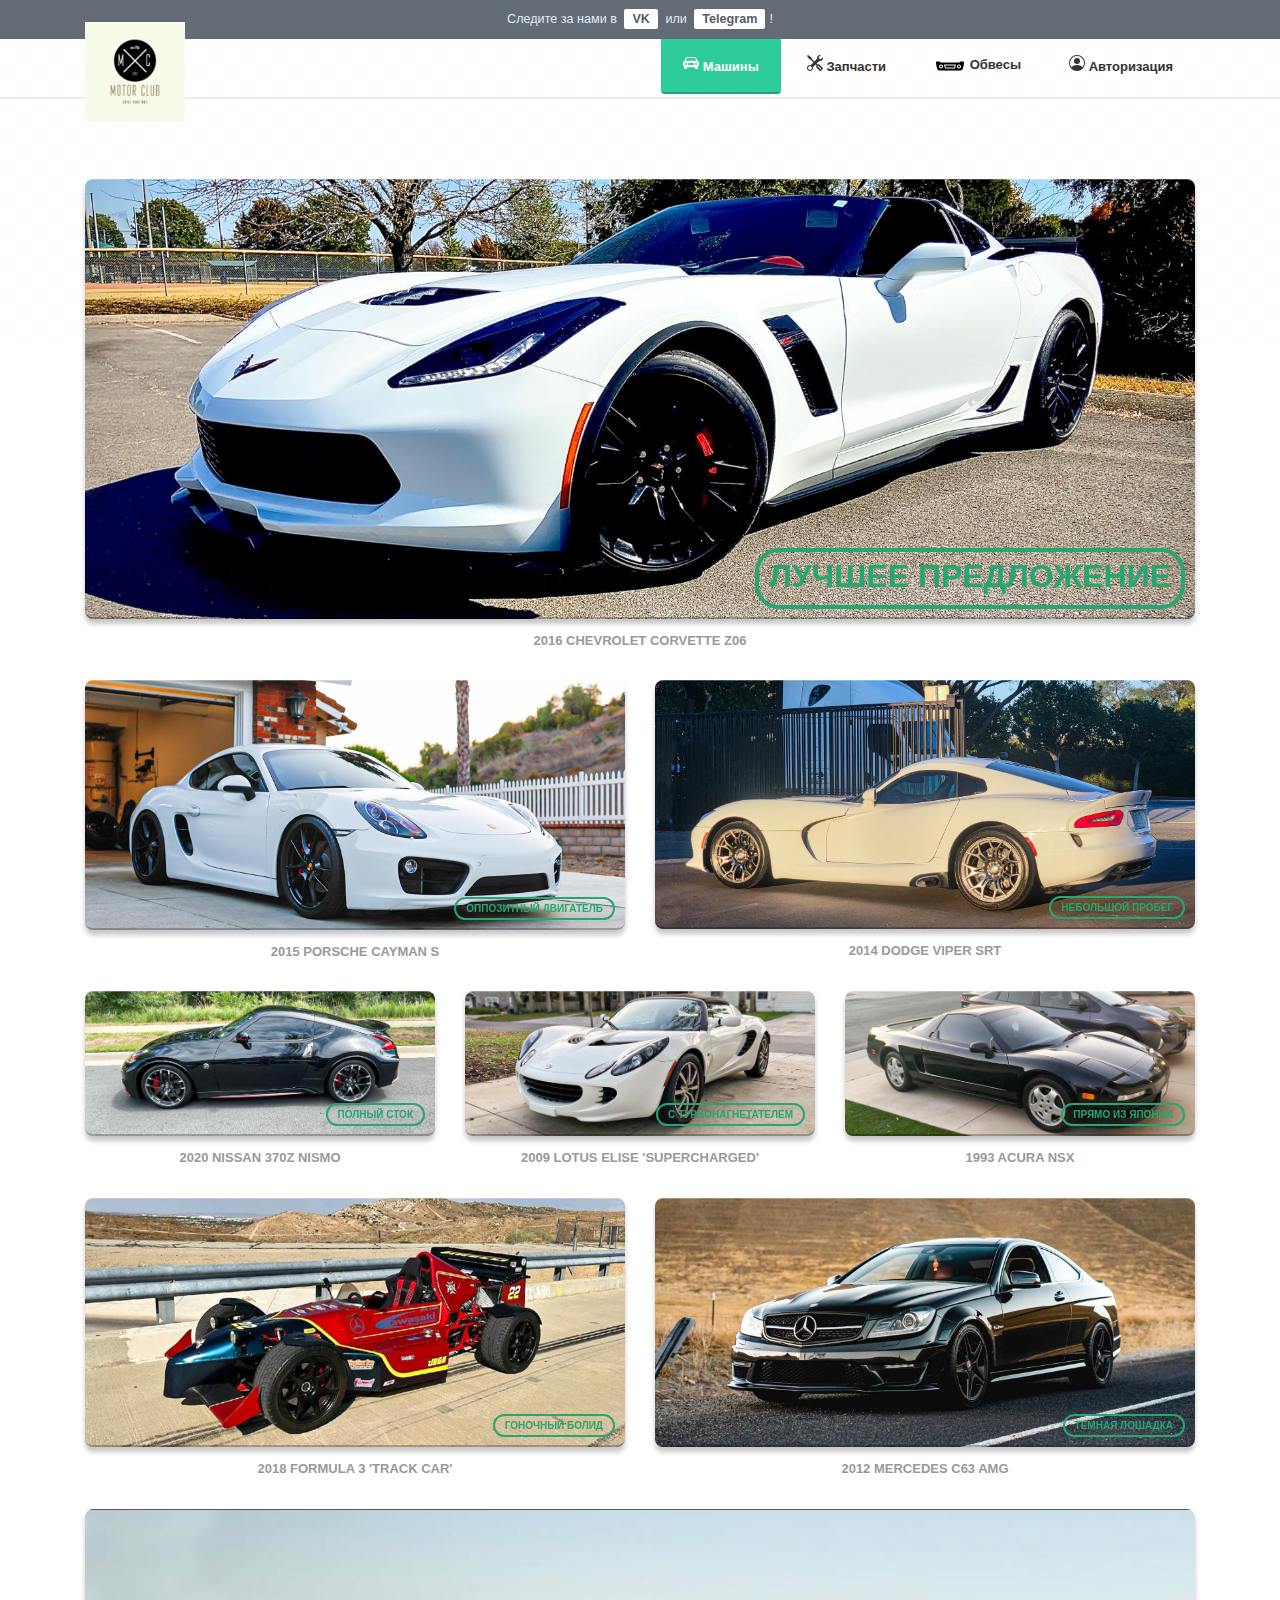
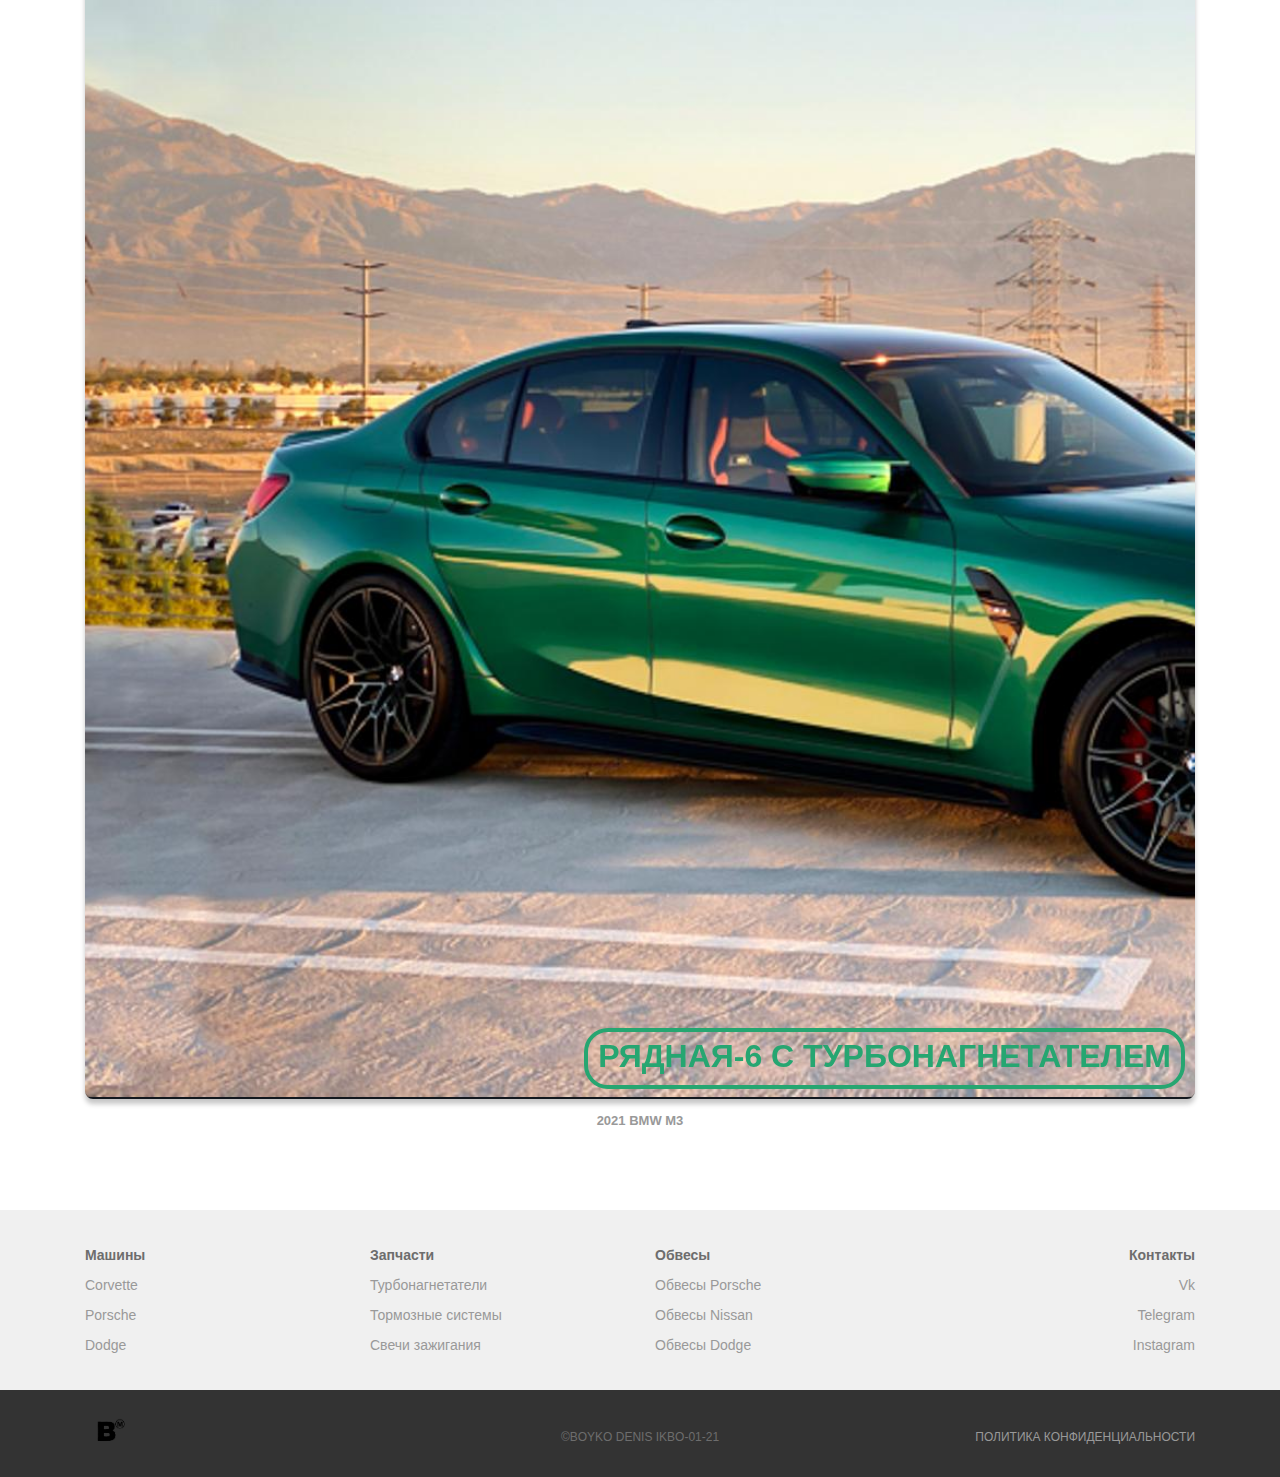
==== index.html @ b94986b9 "Initial commit" ====
<!DOCTYPE html>
<html lang='en-gb' dir='ltr'>

<head>

  <meta charset='utf-8'>
  <meta name='viewport' content='width=device-width, initial-scale=1'>
  <meta name='theme-color' content='#2ECC8A'>

  <title>Boyko &bull; Motors</title>

  <link rel="stylesheet" href="css/bootstrap.css">
  <link rel="stylesheet" href="css/bootstrap-grid.css">
  <link rel="stylesheet" href="css/bootstrap-reboot.css">
  <link rel="stylesheet" href="css/main.css">
  <link rel="stylesheet" href="css/lity.css">
  <link rel="stylesheet" href="css/animate.css">
  <link rel='shortcut icon' type='images/jpeg' href='images/icon.jpeg'>


</head>

<body>

<div class="message"><p>Следите за нами в <a href="https://vk.com/ipeace_deathi">VK</a> или <a href="https://web.telegram.org/lPeace_Deathl">Telegram</a>!</p></div>

<div class='top-bar noselect'>

  <div class='container'>

    <div class='float-left'>
      <a href='index.html' id='logo'>
        <img src='images/logo.png' width="100px" height="100px">
      </a>
    </div>

    <div class='float-right'>
      <ul class='d-none d-lg-block'>


        <li><a href='index.html' class='active'><svg xmlns="http://www.w3.org/2000/svg" width="16" height="16" fill="currentColor" class="bi bi-car-front-fill" viewBox="0 0 16 16">
          <path d="M2.52 3.515A2.5 2.5 0 0 1 4.82 2h6.362c1 0 1.904.596 2.298 1.515l.792 1.848c.075.175.21.319.38.404.5.25.855.715.965 1.262l.335 1.679c.033.161.049.325.049.49v.413c0 .814-.39 1.543-1 1.997V13.5a.5.5 0 0 1-.5.5h-2a.5.5 0 0 1-.5-.5v-1.338c-1.292.048-2.745.088-4 .088s-2.708-.04-4-.088V13.5a.5.5 0 0 1-.5.5h-2a.5.5 0 0 1-.5-.5v-1.892c-.61-.454-1-1.183-1-1.997v-.413a2.5 2.5 0 0 1 .049-.49l.335-1.68c.11-.546.465-1.012.964-1.261a.807.807 0 0 0 .381-.404l.792-1.848ZM3 10a1 1 0 1 0 0-2 1 1 0 0 0 0 2Zm10 0a1 1 0 1 0 0-2 1 1 0 0 0 0 2ZM6 8a1 1 0 0 0 0 2h4a1 1 0 1 0 0-2H6ZM2.906 5.189a.51.51 0 0 0 .497.731c.91-.073 3.35-.17 4.597-.17 1.247 0 3.688.097 4.597.17a.51.51 0 0 0 .497-.731l-.956-1.913A.5.5 0 0 0 11.691 3H4.309a.5.5 0 0 0-.447.276L2.906 5.19Z"/>
          </svg> Машины</a>
        </li>
        <li><a href='details.html' class=''><svg xmlns="http://www.w3.org/2000/svg" width="16" height="16" fill="currentColor" class="bi bi-tools" viewBox="0 0 16 16">
          <path d="M1 0 0 1l2.2 3.081a1 1 0 0 0 .815.419h.07a1 1 0 0 1 .708.293l2.675 2.675-2.617 2.654A3.003 3.003 0 0 0 0 13a3 3 0 1 0 5.878-.851l2.654-2.617.968.968-.305.914a1 1 0 0 0 .242 1.023l3.27 3.27a.997.997 0 0 0 1.414 0l1.586-1.586a.997.997 0 0 0 0-1.414l-3.27-3.27a1 1 0 0 0-1.023-.242L10.5 9.5l-.96-.96 2.68-2.643A3.005 3.005 0 0 0 16 3c0-.269-.035-.53-.102-.777l-2.14 2.141L12 4l-.364-1.757L13.777.102a3 3 0 0 0-3.675 3.68L7.462 6.46 4.793 3.793a1 1 0 0 1-.293-.707v-.071a1 1 0 0 0-.419-.814L1 0Zm9.646 10.646a.5.5 0 0 1 .708 0l2.914 2.915a.5.5 0 0 1-.707.707l-2.915-2.914a.5.5 0 0 1 0-.708ZM3 11l.471.242.529.026.287.445.445.287.026.529L5 13l-.242.471-.026.529-.445.287-.287.445-.529.026L3 15l-.471-.242L2 14.732l-.287-.445L1.268 14l-.026-.529L1 13l.242-.471.026-.529.445-.287.287-.445.529-.026L3 11Z"/>
          </svg> Запчасти</a>
        </li>
        <li><a href='body_kits.html' class='' style="padding-top: 0.7rem"><img src="images/icons8-bumper-32.png" > Обвесы</a></li>
        <li><a href='auth.html' class=''><svg xmlns="http://www.w3.org/2000/svg" width="16" height="16" fill="currentColor" class="bi bi-person-circle" viewBox="0 0 16 16">
          <path d="M11 6a3 3 0 1 1-6 0 3 3 0 0 1 6 0z"/>
          <path fill-rule="evenodd" d="M0 8a8 8 0 1 1 16 0A8 8 0 0 1 0 8zm8-7a7 7 0 0 0-5.468 11.37C3.242 11.226 4.805 10 8 10s4.757 1.225 5.468 2.37A7 7 0 0 0 8 1z"/>
          </svg> Авторизация</a>
        </li>
      </ul>

      <ul class='d-md-block d-lg-none'>
        <div class='dropdown show'>
          <li id='dropdownMenuButton' role='button' data-toggle='dropdown' aria-haspopup='true' aria-expanded='false'><a href='#'><img src="images/menu-burger.png"/></a></li>
          <div class='dropdown-menu' aria-labelledby='dropdownMenuButton'>
            <a class='dropdown-item' href='index.html'>
              Машины
            </a>
            <a class='dropdown-item' href='details.html'>
              Запчасти
            </a>
            <a class='dropdown-item' href='body_kits.html'>
              Обвесы
            </a>
            <a class='dropdown-item' href='auth.html'>
              Авторизация
            </a>
          </div>
        </div>
      </ul>
    </div>

    <div class='clearfix'></div>

  </div>

</div>

<div class='push larger'></div>

<div class='container'>

  <div id='content' class='row'>



    <div class="col-md-12 animated-short fadeInUp">
      <a id="corvette" class='project  noselect' style='background-image:url("images/corvette/1.jpg")' href='corvette.html'>
        <div class='tag1'>ЛУЧШЕЕ ПРЕДЛОЖЕНИЕ</div>
        <img src="images/corvette/1.jpg" style="max-width: 50%;opacity: 0">
      </a>
      <p class='project-under'>
        <a href="corvette.html">2016 CHEVROLET CORVETTE Z06</a>
      </p>
    </div>



    <div class="col-md-6 animated-short fadeInUp">
      <a id="porsche" class='project  noselect' style='background-image:url("images/porsche/1.jpg")' href='porsche.html'>
        <div class='tag'>ОППОЗИТНЫЙ ДВИГАТЕЛЬ</div>
        <img src="images/porsche/1.jpg" style="max-width: 50%;opacity: 0">
      </a>
      <p class='project-under'>
        <a href="porsche.html">2015 PORSCHE CAYMAN S</a>
      </p>
    </div>



    <div class="col-md-6 animated-short fadeInUp">
      <a id="dodge" class='project  noselect' style='background-image:url("images/dodge/1.jpg")' href='dodge.html'>
        <div class='tag'>НЕБОЛЬШОЙ ПРОБЕГ</div>
        <img src="images/dodge/1.jpg" style="max-width: 56%;opacity: 0">
      </a>
      <p class='project-under'>
        <a href="dodge.html">2014 DODGE VIPER SRT</a>
      </p>
    </div>



    <div class="col-md-4 animated-short fadeInUp" style="animation-delay:0.15s;">
      <a id="nissan" class='project  noselect' style='background-image:url("images/nissan/1.jpg")' href='nissan.html'>
        <div class='tag'>ПОЛНЫЙ СТОК</div>
        <img src="images/nissan/1.jpg" style="max-width: 25%;opacity: 0">
      </a>
      <p class='project-under'>
        <a href="nissan.html">2020 NISSAN 370Z NISMO</a>
      </p>
    </div>



    <div class="col-md-4 animated-short fadeInUp" style="animation-delay:0.25s;">
      <a id="lotus" class='project  noselect' style='background-image:url("images/lotus/1.jpg")' href='lotus.html'>
        <div class='tag'>С ТУРБОНАГНЕТАТЕЛЕМ</div>
        <img src="images/lotus/1.jpg" style="max-width: 25%;opacity: 0">
      </a>
      <p class='project-under'>
        <a href="lotus.html">2009 LOTUS ELISE 'SUPERCHARGED'</a>
      </p>
    </div>



    <div class="col-md-4 animated-short fadeInUp" style="animation-delay:0.2s;">
      <a id="acura" class='project  noselect' style='background-image:url("images/acura/1.jpg")' href='acura.html'>
      <div class='tag'>ПРЯМО ИЗ ЯПОНИИ</div>
      <img src="images/acura/1.jpg" style="max-width: 25%;opacity: 0">
      </a>
      <p class='project-under'>
        <a href="acura.html">1993 ACURA NSX</a>
      </p>
    </div>



    <div class="col-md-6 animated-short fadeInUp">
      <a id="formula3" class='project  noselect' style='background-image:url("images/formula3/1.jpg")' href='formula3.html'>
        <div class='tag'>ГОНОЧНЫЙ БОЛИД</div>
        <img src="images/formula3/1.jpg" style="max-width: 50%;opacity: 0">
      </a>
      <p class='project-under'>
        <a href="formula3.html">2018 FORMULA 3 'TRACK CAR'</a>
      </p>
    </div>



    <div class="col-md-6 animated-short fadeInUp">
      <a id="mrecedes" class='project  noselect' style='background-image:url("images/mercedes/1.jpg")' href='mercedes.html'>
        <div class='tag'>ТЕМНАЯ ЛОШАДКА</div>
        <img src="images/mercedes/1.jpg" style="max-width: 50%;opacity: 0">
      </a>
      <p class='project-under'>
        <a href="mercedes.html">2012 MERCEDES C63 AMG</a>
      </p>
    </div>



    <div class="col-md-12 animated-short fadeInUp">
      <a id="bmw" class='project  noselect' style='background-image:url("images/bmw/1.jpg")' href='bmw.html'>
        <div class='tag1'>РЯДНАЯ-6 С ТУРБОНАГНЕТАТЕЛЕМ</div>
        <img src="images/bmw/1.jpg" style="max-width: %;opacity: 0">
      </a>
      <p class='project-under'>
        <a href="bmw.html">2021 BMW M3</a>
      </p>
    </div>

  </div>

</div>

<div class='push larger'></div>

<footer class='footer'>
  <div class='footer-top'>
    <div class='container'>
      <div class='row center-mobile'>

        <div class='col-sm-3 hide-mobile'>
          <ul class='footer-list'>
            <li class='list-head'>Машины</li>
            <li><a href='corvette.html'>Corvette</a></li>
            <li><a href='porsche.html'>Porsche</a></li>
            <li><a href='dodge.html'>Dodge</a></li>
          </ul>
        </div>

        <div class='col-sm-3 hide-mobile'>
          <ul class='footer-list'>
            <li class='list-head'>Запчасти</li>
            <li><a href='details.html'>Турбонагнетатели</a></li>
            <li><a href='details.html'>Тормозные системы</a></li>
            <li><a href='details.html'>Свечи зажигания</a></li>
          </ul>
        </div>

        <div class='col-sm-3 hide-mobile'>
          <ul class='footer-list'>
            <li class='list-head'>Обвесы</li>
            <li><a href='body_kits.html'>Обвесы Porsche</a></li>
            <li><a href='body_kits.html'>Обвесы Nissan</a></li>
            <li><a href='body_kits.html'>Обвесы Dodge</a></li>
          </ul>
        </div>

        <div class='col-sm-3 hide-mobile text-right'>
          <ul class='footer-list'>
            <li class='list-head'>Контакты</li>
            <li><a target="_blank" href='https://vk.com/ipeace_deathi'>Vk</a></li>
            <li><a target="_blank" href='https://web.telegram.org/lPeace_Deathl'>Telegram</a></li>
            <li><a target="_blank" href='https://www.instagram.com/ipeace_deathi'>Instagram</a></li>
          </ul>
        </div>
      </div>
    </div>
  </div>

  <div class='footer-bar noselect'>
    <div class='container'>
      <div class='row'>

        <div class='col-md-4 center-mobile'><a class='no-underline' href='#'><img src='images/icon.png' width="50px" height="50px"></a></div>
        <div class='col-md-4 text-center' style='padding-top:7px'>&copy;Boyko Denis IKBO-01-21</div>
        <div class='col-md-4 text-right center-mobile' style='padding-top:7px'><a href='privacy.html'>Политика конфиденциальности</a></div>

      </div>
    </div>
  </div>
</footer>

<script type='text/javascript' src='js/jquery.js'></script>
<script type='text/javascript' src='js/bootstrap.popper.js'></script>
<script type='text/javascript' src='js/bootstrap.js'></script>
<script type='text/javascript' src='js/lity.js'></script>

</body>
</html>
---- css/main.css ----
html{
	
	position: relative;
	min-height: 100%;

	overflow-y: scroll;
	
	-webkit-font-smoothing: antialiased;
	
}

body{
	
	font-family: 'Open Sans', sans-serif;
	background-image: url("../images/bg.png");
    background-repeat: repeat-x;
	
	font-size:14px;
	color:#666666;
	
	margin:0;
	margin-bottom: 150px;
	
}

.footer{
	
	position: absolute;
	bottom: 0;
	width: 100%;

	height: 180px;
	line-height: 60px;

	background-color: #f5f5f5;
	
}

h1{
	
	color:#797979;
	font-size: 1.6em;
	font-weight:700;
	
	margin-bottom:30px;
	
}

h2{
	
	font-weight:700;
	font-size:18px;
	
	margin-bottom:10px;
	
}

h3{
	
	font-weight:700;
	font-size:16px;
	
	display:inline-block;
	padding:2px 0px;
	
	margin-bottom: 30px;
	
}

.push{
	
	clear:both;
	display:block;
	height:40px;
	
}

.larger{
	
	height:80px;
	
}

.smaller{
	
	height:20px;
	
}

a{ color:#999999; }
a:hover{ color:#FF243E; text-decoration:none; border-bottom:2px solid #FF243E; }

.no-underline:hover{ border:none !important; }

.black-white{ filter: grayscale(100%); transition: filter 0.2s ease-in-out; }
.black-white:hover{ filter: grayscale(0%); }

/* Horizontal list */

.horizontal-list{
	
	list-style-type:none;
	margin:0; padding:0px;
	
	font-size:13px;
	
}

.horizontal-list li{

	color:#666666;
	
	font-weight:400;
	float:left;
	
	margin-right:40px;
	
}

.horizontal-list li strong{
	
	margin-right:6px;
	color:#545C68;
	
}

/* Selection */

::-moz-selection { /* Code for Firefox */
    color:white; background:#2ECC8A;
}

::selection {
    color:white; background:#2ECC8A;
}

/* Menu */

.menu li{
	
	font-size:11px !important;
	font-weight:600 !important;
	
	color:white !important;
	padding-top:4px;
	
	margin-right:0px;
	margin-left:20px;
	
}

.menu li a{
	
	color:#737373 !important;
	text-decoration:none !important;
	
}

.menu li a:hover{
	
	border-bottom:solid 1px #737373;
	
}

/* Buttons */

.btn{
	
	padding:14px 56px; padding-bottom:12px;
	border-radius:6px 2px 6px 2px;
	
	background-color:#FF243E;
	border:none; border-bottom:2px solid #D91E34;
	
	font-size:12px;
	font-weight:600;
	
	cursor:pointer;
	
}

.btn:focus, .btn:active:focus, .btn.active:focus{
	
    outline:none;
    box-shadow:none;
	
}

.btn:hover{
	
	background-color:#FF243E;
	border:none; border-bottom:2px solid #D91E34;
	
}

.btn-corner-top{
	
	border-radius:0px 0px 4px 4px;
	
	transition: filter 0.2s ease-in-out;
	filter: brightness(100%);
	
}

.btn-corner-top:hover{
	
	filter: brightness(110%);
	
}

.btn-grey{
	
	color:#999999;
	background-color:#F0F0F0;
	border-bottom:2px solid #999999;
	
}

.btn-green, .btn-green:hover, .btn-green:focus, .btn-green:active:focus, .btn-green.active:focus{
	
	cursor:pointer;
	
	background-color:#2ECC8A;
	border-bottom:2px solid #239F79;
	
}

/* Overall styling */

p{
	
	margin-bottom:30px;
	
}

.kirbytext p{ margin-bottom:10px; }
.kirbytext h2{ margin:20px 0px; }

code{
	
	background-color: #797979;
    color: white;
    padding: 2px 8px;
    display: inline-block;
	
}

/* Projects */

.thumbnail{
	
	width:140px; height:80px;
	background-color:#DBDBDB;
	border-radius:2px;
	
	margin-left:10px;
	margin-bottom:10px;
	
	float:right;
	
	background-size:cover;
	
}

/* Top bar(s) */

.top-bar{
	
	height:60px;
	border-bottom:solid 2px #ECECEC;
	color:#999999;
	font-weight:bold;
	
}

.top-bar ul{
	
	list-style-type:none;
	margin:0;
	padding:0;
	
}

.top-bar li{

	float:left;
	
}

.top-bar li a{
	
	display:block;
	
	padding:0px 22px;
	height:55px;
	
	padding-top:16px;
	padding-bottom:10px;
	
	margin-left:4px;
	
	color:#333333;
	
	font-size:13px;
	
	border-radius:0px 0px 4px 4px;
	
}

.top-bar li a:hover, .active{
	
	color:white !important;
	
	background-color:#545C68;
	border-bottom:2px solid #545C68;
	
}

.active{
	
	background-color:#2ECC9B !important;
	border-bottom:2px solid #1da178 !important;
	
}

.topper{
	
	background-color:#1A2129;
	color:white;
	padding:140px 0px;
	
	margin-bottom:20px;
	
	text-align:center;
	
	background-repeat:no-repeat;
	background-size:1280px;
	background-position:center;
	
}

#logo{

	text-align:center;
	border-bottom-left-radius : 4px;
	border-bottom-right-radius: 4px;
	padding-top:22px;
	top:0px; z-index:100;
	position:absolute;

	transition: padding 0.2s ease-in-out, filter 0.1s ease-in-out;
	filter: brightness(100%);
}

#logo:hover{
	
	filter: brightness(110%);
	border:none;
	
}

.mdi{
	
	font-size: 17px;
	min-width:24px;
	vertical-align: middle;
	
	-moz-osx-font-smoothing: grayscale;
	-webkit-font-smoothing: antialiased;
	text-rendering: optimizeLegibility;
	
	-webkit-transform:rotateZ(0);
	-moz-transform:rotateZ(0);
	-o-transform:rotateZ(0);
	transform:rotateZ(0);
	
}

.icon-push{
	
	margin-right:5px;
	
}

.icon-button{
	
	color:white !important;
	
}

.icon-button:hover{
	
	color:#FF243E !important;
	
	border:none !important;
	text-decoration:none !important;
	
}

/* Dropdown menu */

.dropdown-menu{
	
	color:white;
	background-color:#2ECC8A;
	border:none;
	
	margin-top:0px;
	
	border-top-left-radius : 0px;
	border-top-right-radius: 0px;
	
	border-bottom: 2px solid #239F79;
	
}

.dropdown-menu a{
	
	color:white;
	
}

.dropdown-menu a:hover{
	
	border:none;
	
}

.dropdown-item:hover, .dropdown-item:active{
	
	color: #16181b;
    text-decoration: none;
    background-color: #f8f9fa;
	
}

.link-white{
	
	padding: 6px 20px;
	margin-left:10px;
	color:white;
	
	border-radius:100px;
	border:solid white 2px;
	
}

.link-white:hover{
	
	border:solid white 2px;
	color:white;
	
}

/* Tags */

.info{

	display:block;
	padding:20px;
	
	margin:20px 0px;
	
	border:2px dashed #e6e6e6;
	border-radius:8px;
	
	text-align:center;
	
}

.img-left{
	
	float:left;
	margin-right:60px;
	
}

.img-right{
	
	float:right;
	margin-left:60px;
	
}

/* Footer */

.list-head{
	
	font-weight:bold;
	
}

.footer-list{
	
	list-style-type:none;
	margin:0; padding:0px;
	
	line-height:30px;
	
}

.footer-top{
	
	color: #6D6D6D;
    background-color: #F0F0F0;
	
	padding-top: 30px;
    padding-bottom: 30px;
	
}

.footer-bar{
	
	background-color:#333333;
	color:#6D6D6D;

	font-size: 12px;
    text-transform: uppercase;
	
    padding-top: 10px;
    padding-bottom: 10px;
	
}

.screenshot{
	
	display:block;

	width:100%;
	height:80px; margin-bottom:10px;
	
	border-radius:4px;

	background-position:center center;
	background-size:cover;

	border:none !important;

	transition: filter 0.2s ease-in-out;
	filter: brightness(100%);

}
	
.screenshot:hover{

	filter: brightness(110%);
	
}

/* Additional */

.noselect {
  -webkit-touch-callout: none; /* iOS Safari */
    -webkit-user-select: none; /* Chrome/Safari/Opera */
     -khtml-user-select: none; /* Konqueror */
       -moz-user-select: none; /* Firefox */
        -ms-user-select: none; /* Internet Explorer/Edge */
            user-select: none;
}

/* Projects */

.project{

	display: block;
	position:relative;

	text-align:center;

	padding:50px;

	background-color:#1A2129;
	border-radius:8px;

	box-shadow: 0px 5px 5px #c7c7c7;
	border-top:1px solid rgba(255, 255, 255, 0.25);
	border-bottom:2px solid rgba(0, 0, 0, 0.25);

	transition: -webkit-filter ease-in-out 0.1s, filter ease-in-out 0.1s;
	
	background-repeat:no-repeat;
	background-size:cover;
	background-position:left;

	margin-bottom:28px;
	
	-webkit-filter:brightness(100%);
	filter:brightness(100%);

}

.project-under{
	
	display: block;
	position:relative;

	text-align:center;
	margin-top: -16px;
	
	font-size: 13px;
    font-weight: 600;
	
}
	
.project:hover{
	
	border-top:1px solid rgba(255, 255, 255, 0.25);
	border-bottom:2px solid rgba(0, 0, 0, 0.25);

	-webkit-filter:brightness(110%);
	filter:brightness(110%);

}
	
.tag{

	padding:2px 10px;
	position:absolute;
	border:2px solid #26a671;
	border-radius:24px;

	font-size:10px;
	font-weight:900;

	bottom:8px; right:10px;

	color: #26a671 !important;

}

.tag1{

	padding: 0px 10px 5px;
	position:absolute;
	border:0.3rem solid #26a671;
	border-radius:24px;

	font-size:2rem;
	font-weight:900;

	bottom:8px; right:10px;

	color: #26a671 !important;

}

.btn-simple, .btn-simple:hover{
	
	transition:none;
	
	margin-left:2px;

	background:none;
	color: #333333;
	
	border:none !important;
	border-radius:4px;

	padding: 6px 16px;

	cursor:pointer;

}
	
.btn-simple.active{
	
	color: #2ECC8A !important;
	
	border:none !important;
	color:white !important;
	
	background: #2ecc8a;
	background: -moz-linear-gradient(top, #2ecc8a 0%, #2eccbe 100%);
	background: -webkit-linear-gradient(top, #2ecc8a 0%,#2eccbe 100%);
	background: linear-gradient(to bottom, #2ecc8a 0%,#2eccbe 100%);
	filter: progid:DXImageTransform.Microsoft.gradient( startColorstr='#2ecc8a', endColorstr='#2eccbe',GradientType=0 );
	
}

.btn-simple:hover{
	
	border:none !important;
	
	background-color:#545C68;
	color:white;
	
}

.btn-simple.white{
	
	color:white !important;
	border:2px solid white !important;
	
}
.btn-simple.white:hover{
	
	border-color:#545C68 !important;
	background-color:#545C68 !important;
	color:white !important;
	
}

.btn-simple.red{ color:#2ECC8A !important; border:2px solid #2ECC8A !important; opacity:0.75; }
.btn-simple.red:hover{ background-color:#2ECC8A; color:white !important; opacity:1.0; }

.btn-simple.grey{ color:#545C68 !important; border:2px solid #545C68 !important; padding: 10px 40px; }
.btn-simple.grey:hover{ background-color:#545C68; color:white !important; }
	
.hidden{ display:none !important; }

/* Mail form */

.mail-form{

	position:relative;

	border-radius:4px;
	border:1px solid #bdc3c7;
	background-color:white;
	
}
	
.mail-form .btn{
	
	position:absolute;
	
	top: -1px;
	right: -1px;
	
	height: 32px;
	padding: 7px 16px;
	
	border-top-left-radius: 0px;
	border-bottom-left-radius: 0px;
	
}
	
.mail-form .email{
	
	width:100%;
	height:30px;
	
	padding-left:10px;
	
	background:none;
	border:none;
	
}
	
::-webkit-input-placeholder{ color: #bdc3c7; }
::-moz-placeholder{ color: #bdc3c7; }
:-ms-input-placeholder { color: #bdc3c7; }
:-moz-placeholder { color: #bdc3c7; }


/* Social */

.social-holder{ margin:20px 0px; }
.social{ margin-left:10px; border-bottom: 2px solid rgba(0, 0, 0, 0); }
.social:first-child{ margin:0px; }

/* PC */

@media screen and (min-width:1200px) {

	#headers-content1{
		position: sticky;
		top: 0;
	}

}

/* Mobile */

@media screen and (max-width:767px) {

	#logo{
		top: 17px;
	}

	.tag1{
		font-size: 0.7rem;
		padding: 3px 5px;
		position:absolute;
		border:0.1rem solid;
		border-radius:24px;
	}

	.horizontal-list{
		
		display:none;
		
	}
	
	.center-mobile{
		
		text-align:center !important;
		
	}
	
	.hide-mobile{
		
		display:none;
		
	}
	
	.full-mobile{
		
		width:100%;
		
	}
	
	.footer-bar{
		
		line-height:10px;
		
		padding-top: 20px;
		padding-bottom: 20px;
		
	}
	
	.footer-list li{
		
		margin-left:10px;
		float:left;
		
	}
	
	.footer-top{
		
		padding-top:30px;
		padding-bottom:40px;
		
		padding-left:20px;
		padding-right:20px;
		
	}
	
}

.message{
	
	text-align: center;
	
    padding: 10px 0px;
    font-size: 90%;
    color: #e6ecf5;
    background-color: #636b77;
	
}

.message a{
	
	border:none;
	
	color: #545C68;
	background-color: white;
	padding: 3px 8px;
	margin: 0px 4px;
	font-weight: bold;
	border-radius: 2px;
	
}

.message a:hover{
	
	border:none;
	
	background-color: #2ECC8A;
	color: white;
	
}

.message p{
	
	margin:0px; padding:0px;
	
}
---- css/lity.css ----
/*! Lity - v2.1.0 - 2016-09-19
* http://sorgalla.com/lity/
* Copyright (c) 2015-2016 Jan Sorgalla; Licensed MIT */.lity{z-index:9990;position:fixed;top:0;right:0;bottom:0;left:0;white-space:nowrap;background:#0b0b0b;background:rgba(0,0,0,0.9);outline:none !important;opacity:0;-webkit-transition:opacity .3s ease;-o-transition:opacity .3s ease;transition:opacity .3s ease}.lity.lity-opened{opacity:1}.lity.lity-closed{opacity:0}.lity *{-webkit-box-sizing:border-box;-moz-box-sizing:border-box;box-sizing:border-box}.lity-wrap{z-index:9990;position:fixed;top:0;right:0;bottom:0;left:0;text-align:center;outline:none !important}.lity-wrap:before{content:'';display:inline-block;height:100%;vertical-align:middle;margin-right:-0.25em}.lity-loader{z-index:9991;color:#fff;position:absolute;top:50%;margin-top:-0.8em;width:100%;text-align:center;font-size:14px;font-family:Arial,Helvetica,sans-serif;opacity:0;-webkit-transition:opacity .3s ease;-o-transition:opacity .3s ease;transition:opacity .3s ease}.lity-loading .lity-loader{opacity:1}.lity-container{z-index:9992;position:relative;text-align:left;vertical-align:middle;display:inline-block;white-space:normal;max-width:100%;max-height:100%;outline:none !important}.lity-content{z-index:9993;width:100%;-webkit-transform:scale(1);-ms-transform:scale(1);-o-transform:scale(1);transform:scale(1);-webkit-transition:-webkit-transform .3s ease;transition:-webkit-transform .3s ease;-o-transition:-o-transform .3s ease;transition:transform .3s ease;transition:transform .3s ease, -webkit-transform .3s ease, -o-transform .3s ease}.lity-loading .lity-content,.lity-closed .lity-content{-webkit-transform:scale(.8);-ms-transform:scale(.8);-o-transform:scale(.8);transform:scale(.8)}.lity-content:after{content:'';position:absolute;left:0;top:0;bottom:0;display:block;right:0;width:auto;height:auto;z-index:-1;-webkit-box-shadow:0 0 8px rgba(0,0,0,0.6);box-shadow:0 0 8px rgba(0,0,0,0.6)}.lity-close{z-index:9994;width:35px;height:35px;position:fixed;right:0;top:0;-webkit-appearance:none;cursor:pointer;text-decoration:none;text-align:center;padding:0;color:#fff;font-style:normal;font-size:35px;font-family:Arial,Baskerville,monospace;line-height:35px;text-shadow:0 1px 2px rgba(0,0,0,0.6);border:0;background:none;outline:none;-webkit-box-shadow:none;box-shadow:none}.lity-close::-moz-focus-inner{border:0;padding:0}.lity-close:hover,.lity-close:focus,.lity-close:active,.lity-close:visited{text-decoration:none;text-align:center;padding:0;color:#fff;font-style:normal;font-size:35px;font-family:Arial,Baskerville,monospace;line-height:35px;text-shadow:0 1px 2px rgba(0,0,0,0.6);border:0;background:none;outline:none;-webkit-box-shadow:none;box-shadow:none}.lity-close:active{top:1px}.lity-image img{max-width:100%;display:block;line-height:0;border:0}.lity-iframe .lity-container,.lity-youtube .lity-container,.lity-vimeo .lity-container,.lity-googlemaps .lity-container{width:100%;max-width:964px}.lity-iframe-container{width:100%;height:0;padding-top:56.25%;overflow:auto;pointer-events:auto;-webkit-transform:translateZ(0);transform:translateZ(0);-webkit-overflow-scrolling:touch}.lity-iframe-container iframe{position:absolute;display:block;top:0;left:0;width:100%;height:100%;-webkit-box-shadow:0 0 8px rgba(0,0,0,0.6);box-shadow:0 0 8px rgba(0,0,0,0.6);background:#000}.lity-hide{display:none}
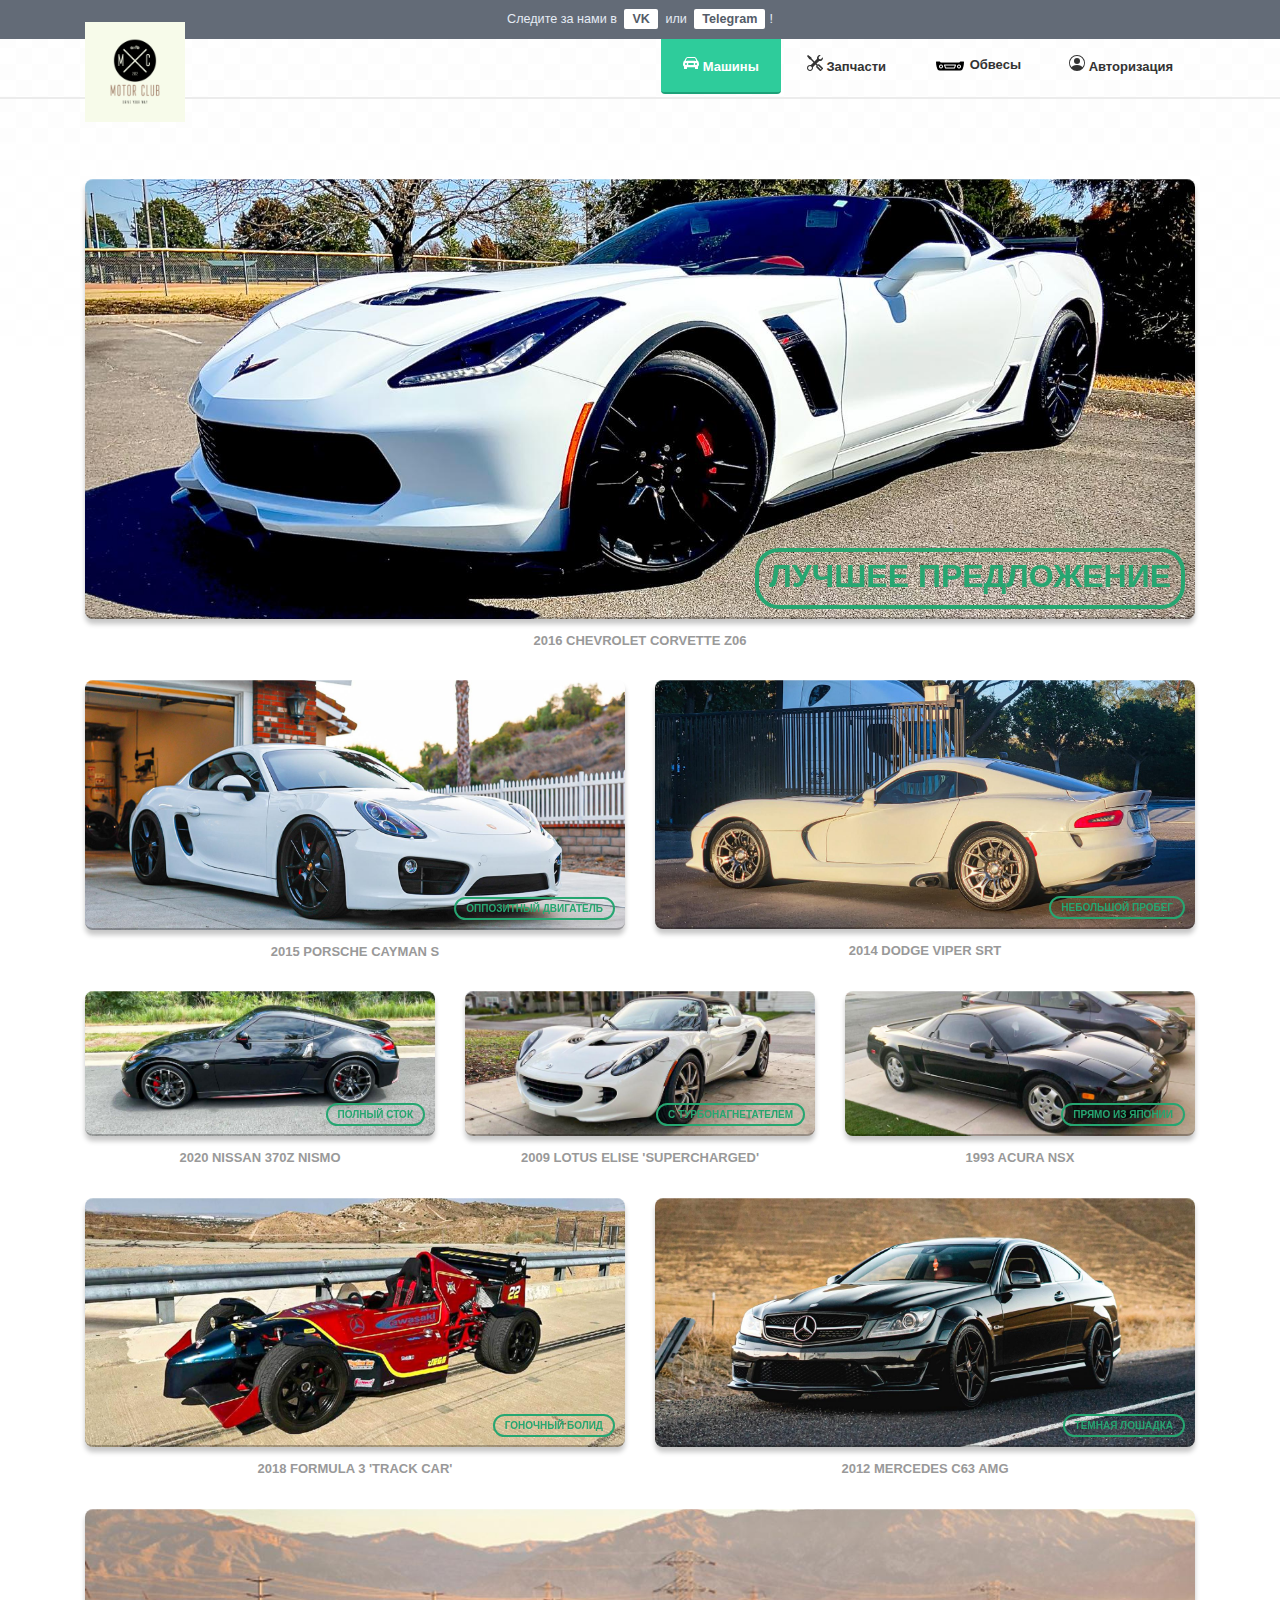
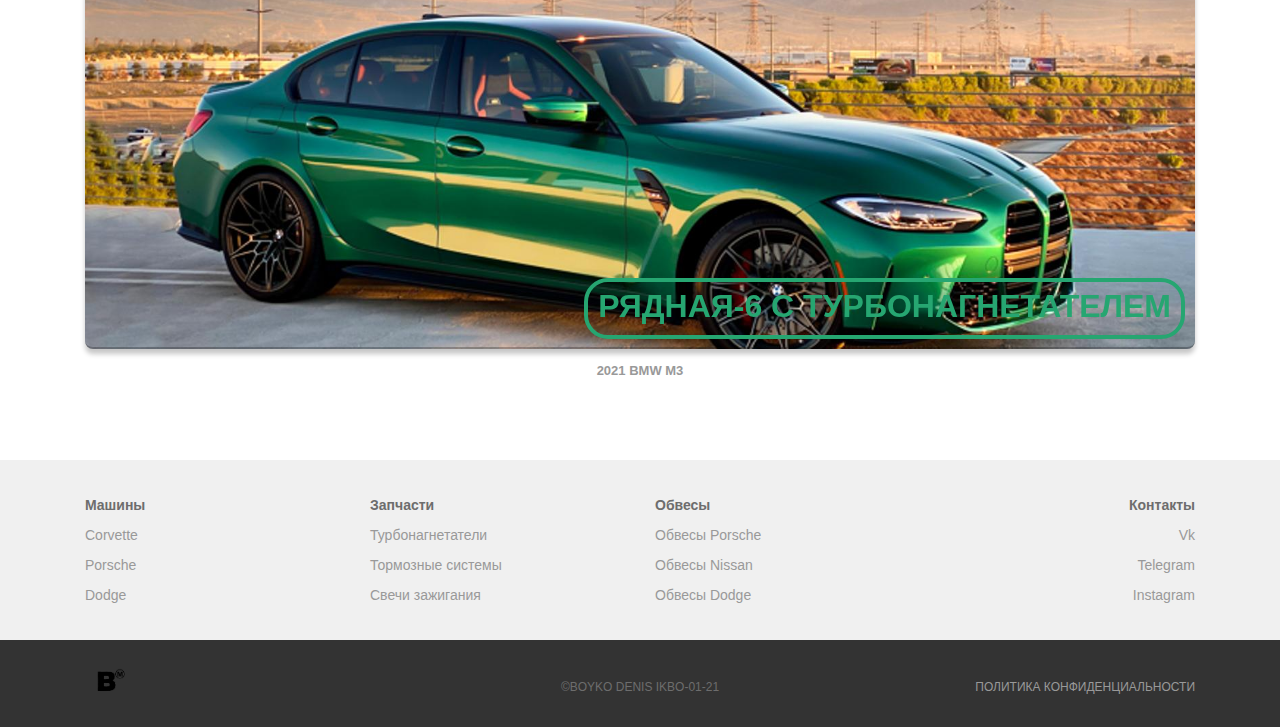
==== commit 938b139a: "sized bmw" ====
--- a/index.html
+++ b/index.html
@@ -188,7 +188,7 @@
     <div class="col-md-12 animated-short fadeInUp">
       <a id="bmw" class='project  noselect' style='background-image:url("images/bmw/1.jpg")' href='bmw.html'>
         <div class='tag1'>РЯДНАЯ-6 С ТУРБОНАГНЕТАТЕЛЕМ</div>
-        <img src="images/bmw/1.jpg" style="max-width: %;opacity: 0">
+        <img src="images/bmw/1.jpg" style="max-width: 50%;opacity: 0">
       </a>
       <p class='project-under'>
         <a href="bmw.html">2021 BMW M3</a>
